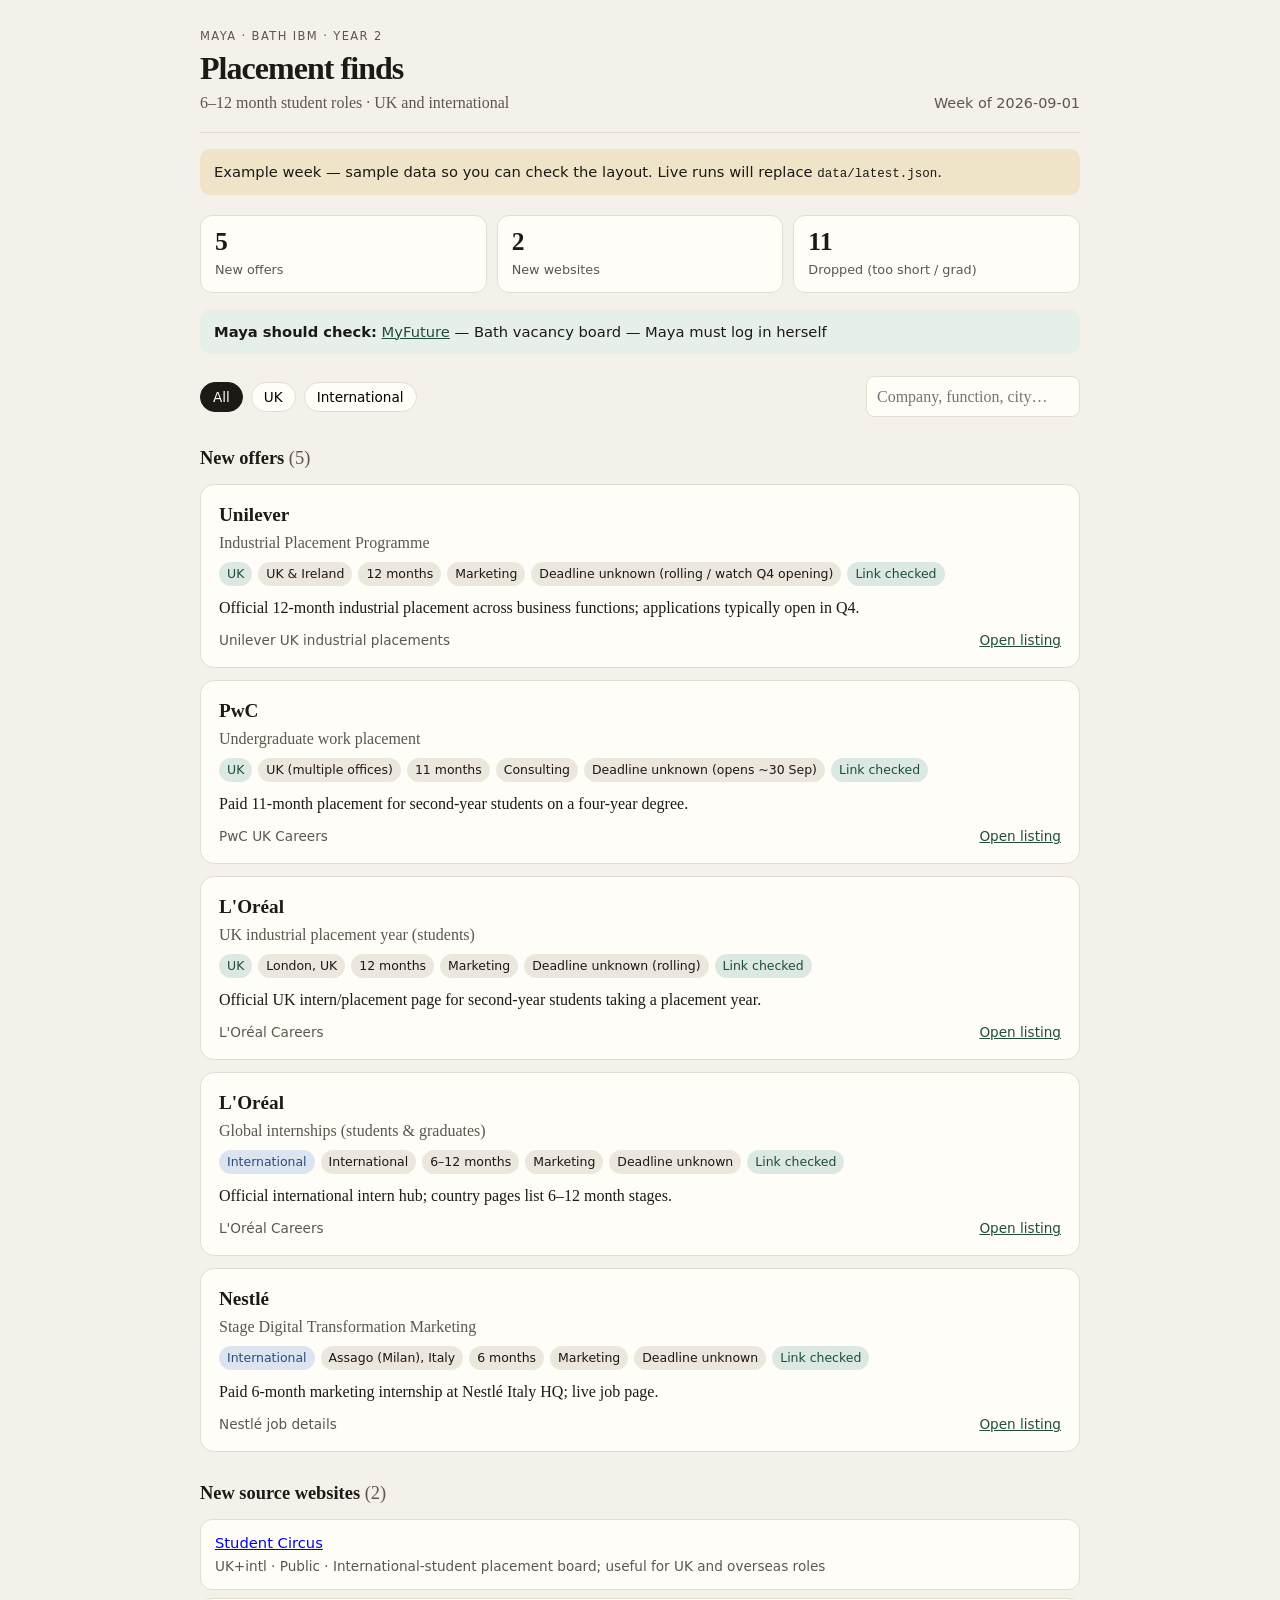
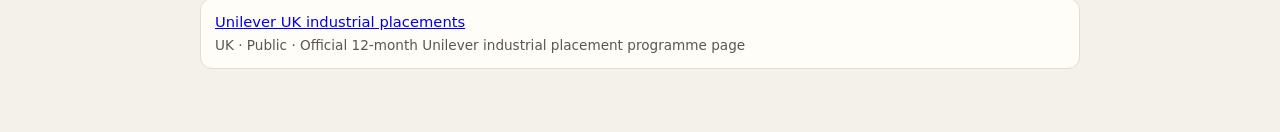
==== ui/index.html @ f84a3666 "Add a review UI and require live listing URLs. Weekly finds are easier to scan in the HTML page, and" ====
<!DOCTYPE html>
<html lang="en">
  <head>
    <meta charset="utf-8" />
    <meta name="viewport" content="width=device-width, initial-scale=1" />
    <title>Maya placements</title>
    <link rel="stylesheet" href="./styles.css" />
  </head>
  <body>
    <header class="top">
      <div>
        <p class="kicker">Maya · Bath IBM · Year 2</p>
        <h1>Placement finds</h1>
        <p class="sub" id="subtitle">6–12 month student roles · UK and international</p>
      </div>
      <p class="week" id="week-label"></p>
    </header>

    <p class="example-banner" id="example-banner" hidden>
      Example week — sample data so you can check the layout. Live runs will replace
      <code>data/latest.json</code>.
    </p>

    <section class="stats" id="stats"></section>

    <section class="maya-check" id="maya-check" hidden></section>

    <div class="toolbar">
      <div class="filters" id="region-filters">
        <button type="button" class="chip is-on" data-region="all">All</button>
        <button type="button" class="chip" data-region="UK">UK</button>
        <button type="button" class="chip" data-region="International">International</button>
      </div>
      <label class="search-wrap">
        <span class="sr">Filter</span>
        <input id="q" type="search" placeholder="Company, function, city…" />
      </label>
    </div>

    <h2 class="section-title">New offers <span id="offer-count"></span></h2>
    <div id="offers" class="cards"></div>
    <p class="empty" id="offers-empty" hidden>No offers match these filters.</p>

    <h2 class="section-title">New source websites <span id="source-count"></span></h2>
    <div id="sources" class="sources"></div>

    <script src="./app.js"></script>
  </body>
</html>
---- ui/styles.css ----
:root {
  --bg: #f4f1ea;
  --ink: #1c1916;
  --muted: #5c564e;
  --card: #fffdf8;
  --line: #e4ddd2;
  --accent: #1f4d3a;
  --accent-2: #c45c26;
  --uk: #1f4d3a;
  --intl: #2c4c7c;
  --warn: #8a2f1f;
}

* {
  box-sizing: border-box;
}

body {
  margin: 0 auto;
  max-width: 920px;
  padding: 28px 20px 64px;
  font: 16px/1.45 "Iowan Old Style", "Palatino Linotype", Palatino, Georgia, serif;
  color: var(--ink);
  background: var(--bg);
}

.top {
  display: flex;
  justify-content: space-between;
  gap: 16px;
  align-items: flex-end;
  border-bottom: 1px solid var(--line);
  padding-bottom: 18px;
}

h1 {
  margin: 0;
  font-size: 2rem;
  letter-spacing: -0.03em;
}

.kicker,
.sub,
.week {
  margin: 0;
  color: var(--muted);
}

.kicker {
  text-transform: uppercase;
  letter-spacing: 0.12em;
  font-size: 0.72rem;
  font-family: ui-sans-serif, system-ui, sans-serif;
}

.week {
  font-family: ui-sans-serif, system-ui, sans-serif;
  font-size: 0.9rem;
}

.example-banner,
.maya-check {
  margin: 16px 0 0;
  padding: 12px 14px;
  border-radius: 10px;
  background: #efe4c8;
  font-family: ui-sans-serif, system-ui, sans-serif;
  font-size: 0.92rem;
}

.maya-check {
  background: #e7efe9;
}

.maya-check a,
.card a {
  color: var(--accent);
}

.stats {
  display: grid;
  grid-template-columns: repeat(3, 1fr);
  gap: 10px;
  margin: 20px 0 8px;
}

.stat {
  background: var(--card);
  border: 1px solid var(--line);
  border-radius: 12px;
  padding: 12px 14px;
}

.stat b {
  display: block;
  font-size: 1.6rem;
  line-height: 1.1;
}

.stat span {
  color: var(--muted);
  font-family: ui-sans-serif, system-ui, sans-serif;
  font-size: 0.8rem;
}

.toolbar {
  display: flex;
  flex-wrap: wrap;
  gap: 10px;
  align-items: center;
  justify-content: space-between;
  margin: 22px 0 8px;
}

.filters {
  display: flex;
  gap: 8px;
}

.chip {
  border: 1px solid var(--line);
  background: var(--card);
  border-radius: 999px;
  padding: 6px 12px;
  cursor: pointer;
  font-family: ui-sans-serif, system-ui, sans-serif;
  font-size: 0.85rem;
}

.chip.is-on {
  background: var(--ink);
  color: var(--card);
  border-color: var(--ink);
}

.search-wrap input {
  width: min(280px, 100%);
  padding: 8px 10px;
  border-radius: 8px;
  border: 1px solid var(--line);
  background: var(--card);
  font: inherit;
}

.section-title {
  margin: 28px 0 12px;
  font-size: 1.15rem;
}

.section-title span {
  color: var(--muted);
  font-weight: 400;
}

.cards {
  display: grid;
  gap: 12px;
}

.card {
  background: var(--card);
  border: 1px solid var(--line);
  border-radius: 14px;
  padding: 16px 18px;
}

.card-top {
  display: flex;
  justify-content: space-between;
  gap: 12px;
  align-items: flex-start;
}

.company {
  margin: 0;
  font-size: 1.2rem;
}

.title {
  margin: 2px 0 8px;
  color: var(--muted);
}

.meta {
  display: flex;
  flex-wrap: wrap;
  gap: 6px;
  font-family: ui-sans-serif, system-ui, sans-serif;
  font-size: 0.78rem;
}

.tag {
  border-radius: 999px;
  padding: 3px 8px;
  background: #ece7dc;
}

.tag.uk {
  background: #dce8e2;
  color: var(--uk);
}

.tag.intl {
  background: #dce4f0;
  color: var(--intl);
}

.tag.ok {
  background: #dce8e2;
  color: var(--uk);
}

.tag.dead {
  background: #f3ddd7;
  color: var(--warn);
}

.broken {
  color: var(--warn);
}

.why {
  margin: 10px 0 0;
}

.card-actions {
  margin-top: 12px;
  display: flex;
  justify-content: space-between;
  gap: 8px;
  align-items: center;
  font-family: ui-sans-serif, system-ui, sans-serif;
  font-size: 0.85rem;
}

.source {
  color: var(--muted);
}

.empty {
  color: var(--muted);
}

.sources {
  display: grid;
  gap: 8px;
}

.source-row {
  display: grid;
  grid-template-columns: 1fr auto;
  gap: 8px;
  padding: 12px 14px;
  background: var(--card);
  border: 1px solid var(--line);
  border-radius: 12px;
  font-family: ui-sans-serif, system-ui, sans-serif;
  font-size: 0.92rem;
}

.source-row p {
  margin: 4px 0 0;
  color: var(--muted);
  font-size: 0.85rem;
}

.sr {
  position: absolute;
  width: 1px;
  height: 1px;
  overflow: hidden;
  clip: rect(0 0 0 0);
}

code {
  font-size: 0.85em;
}

@media (max-width: 640px) {
  .stats,
  .source-row {
    grid-template-columns: 1fr;
  }

  .top {
    flex-direction: column;
    align-items: flex-start;
  }
}
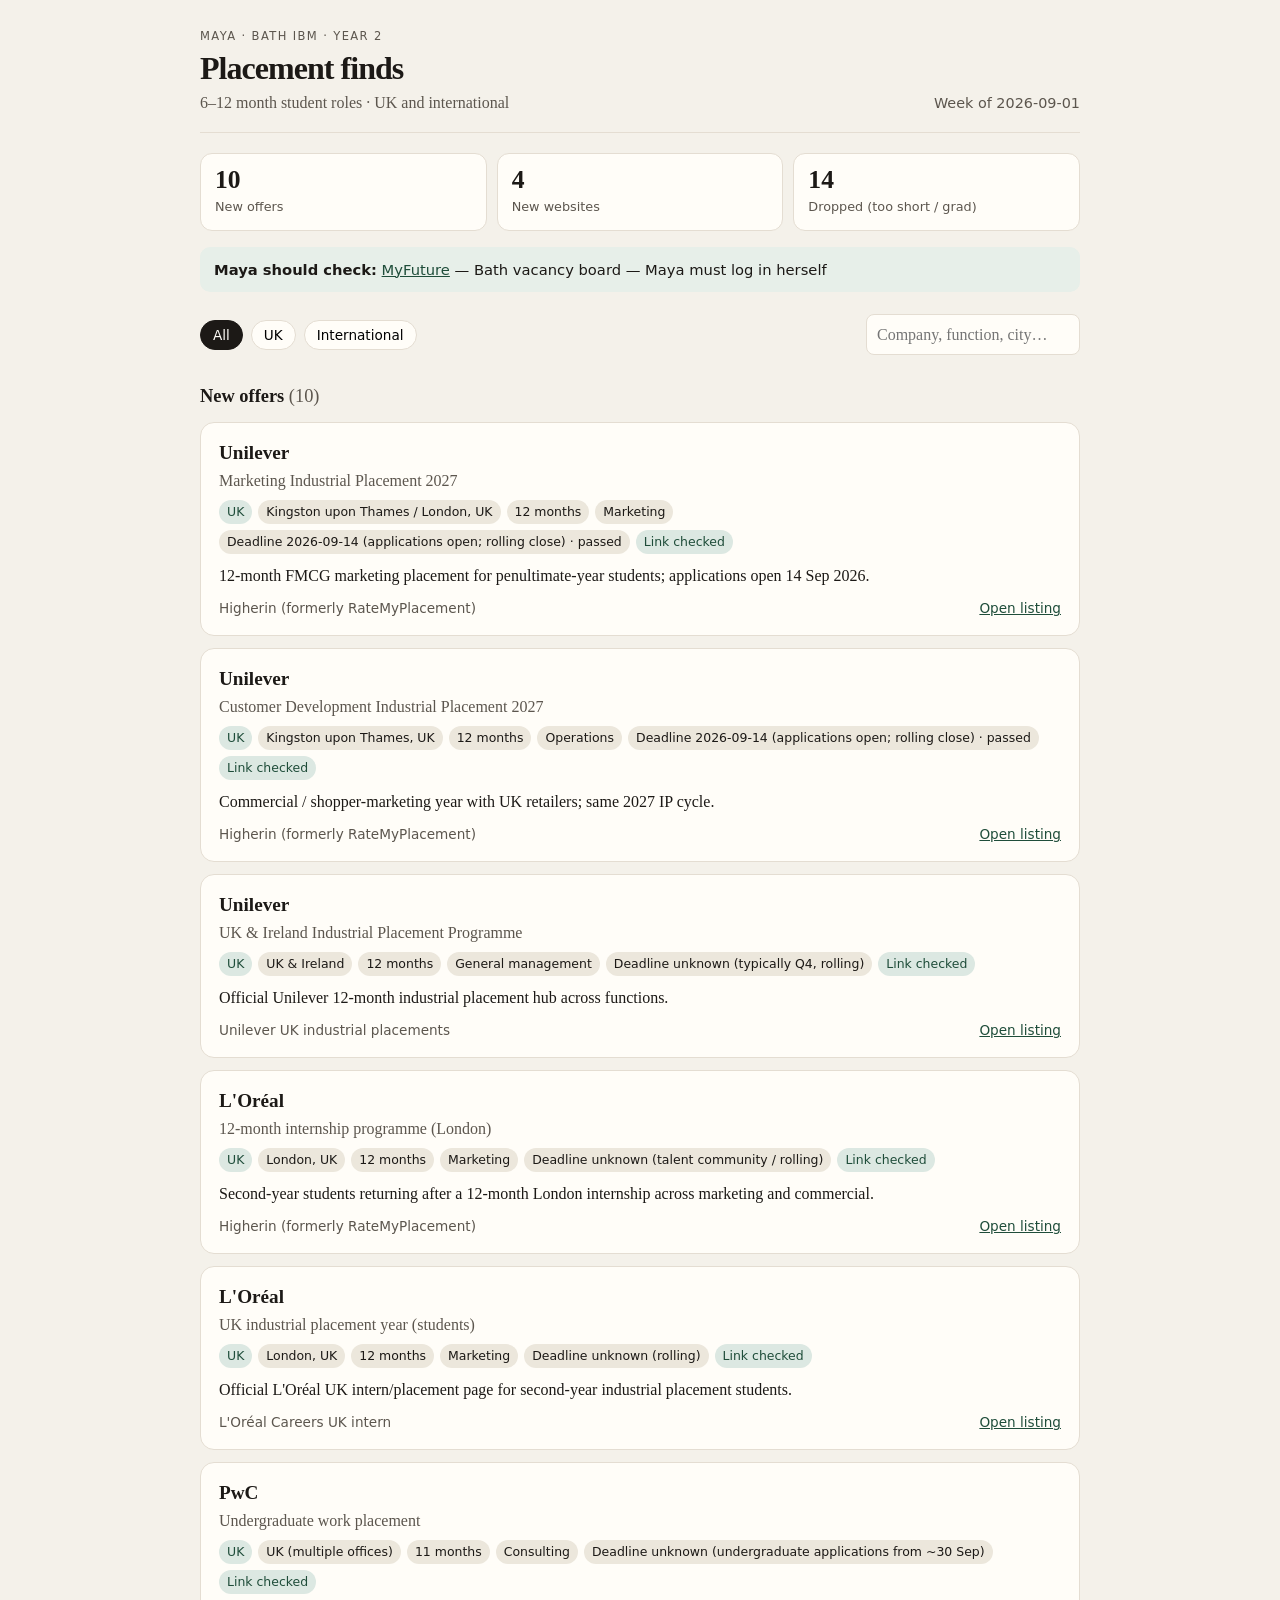
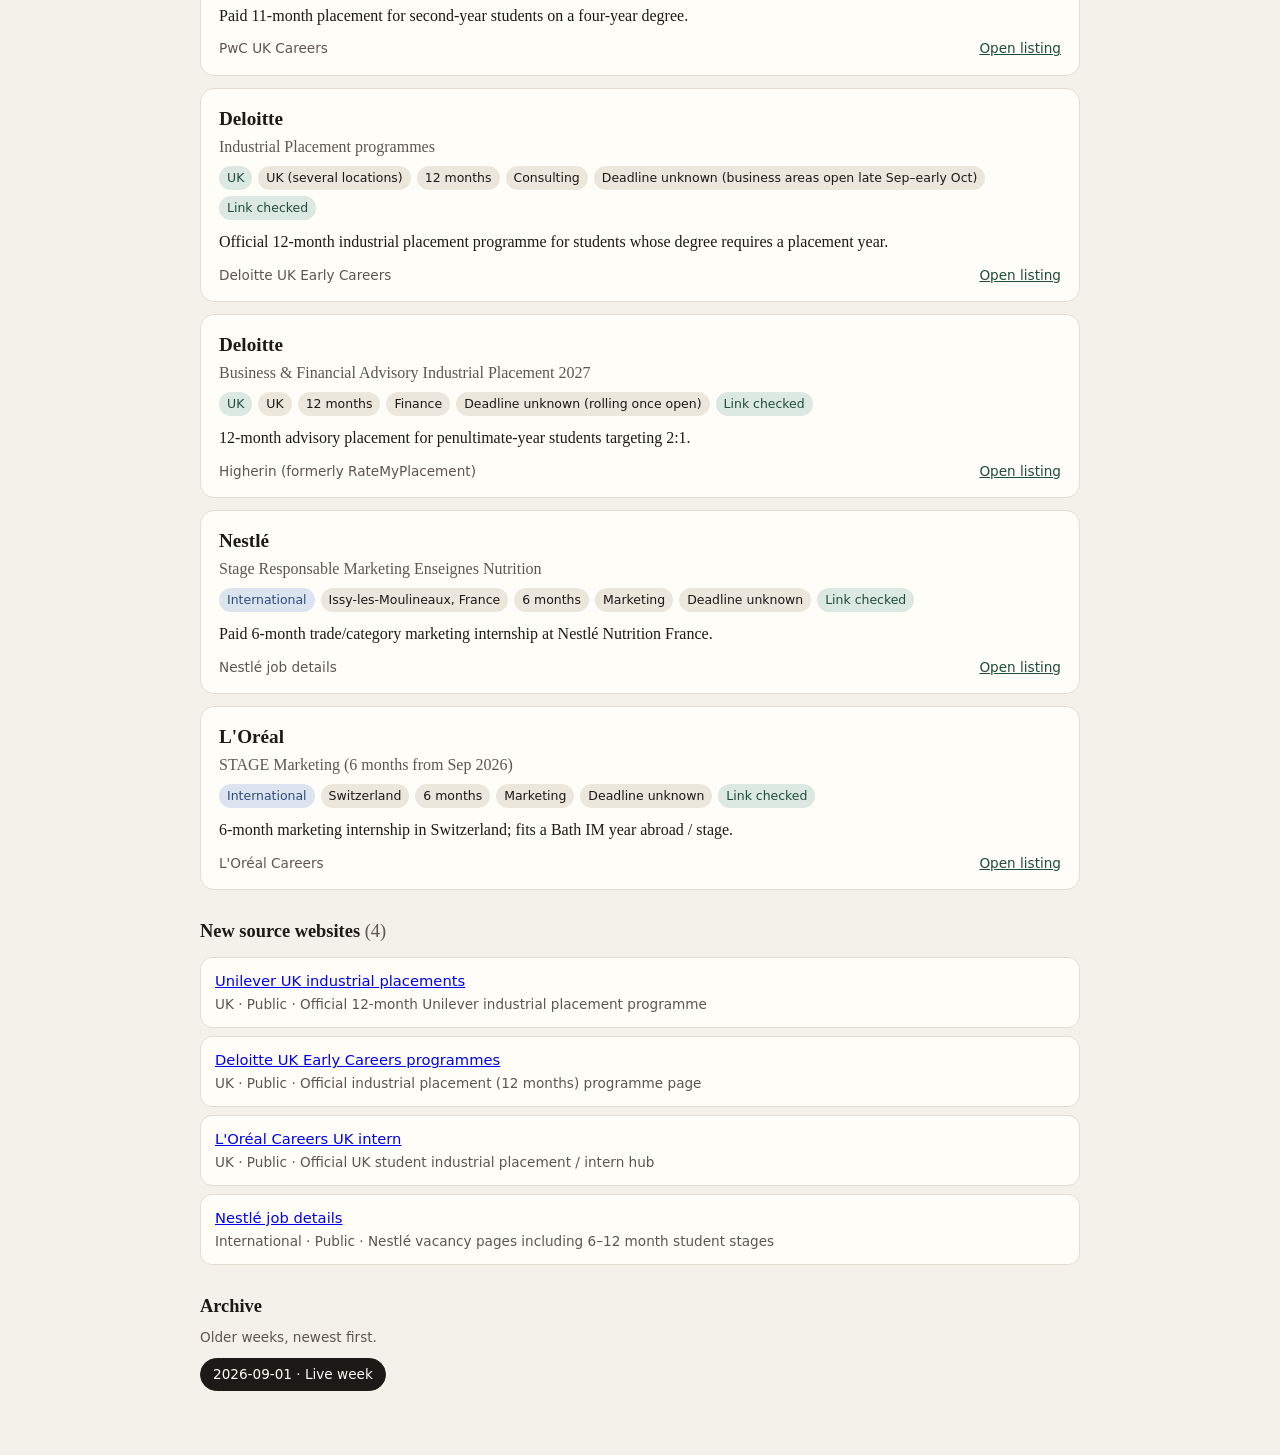
==== commit 9c4aa005: "Publish a Pages digest with a live first week. Maya can bookmark a GitHub Pages URL for the current " ====
--- a/ui/index.html
+++ b/ui/index.html
@@ -44,6 +44,10 @@
     <h2 class="section-title">New source websites <span id="source-count"></span></h2>
     <div id="sources" class="sources"></div>
 
+    <h2 class="section-title">Archive</h2>
+    <p class="archive-hint">Older weeks, newest first.</p>
+    <nav class="archive" id="archive" aria-label="Previous weeks"></nav>
+
     <script src="./app.js"></script>
   </body>
 </html>
--- a/ui/styles.css
+++ b/ui/styles.css
@@ -272,8 +272,28 @@
   clip: rect(0 0 0 0);
 }
 
-code {
-  font-size: 0.85em;
+.archive-hint {
+  margin: -4px 0 10px;
+  color: var(--muted);
+  font-family: ui-sans-serif, system-ui, sans-serif;
+  font-size: 0.85rem;
+}
+
+.archive {
+  display: flex;
+  flex-wrap: wrap;
+  gap: 8px;
+}
+
+.archive a {
+  text-decoration: none;
+  color: inherit;
+}
+
+.archive .chip.is-current {
+  background: var(--ink);
+  color: var(--card);
+  border-color: var(--ink);
 }
 
 @media (max-width: 640px) {
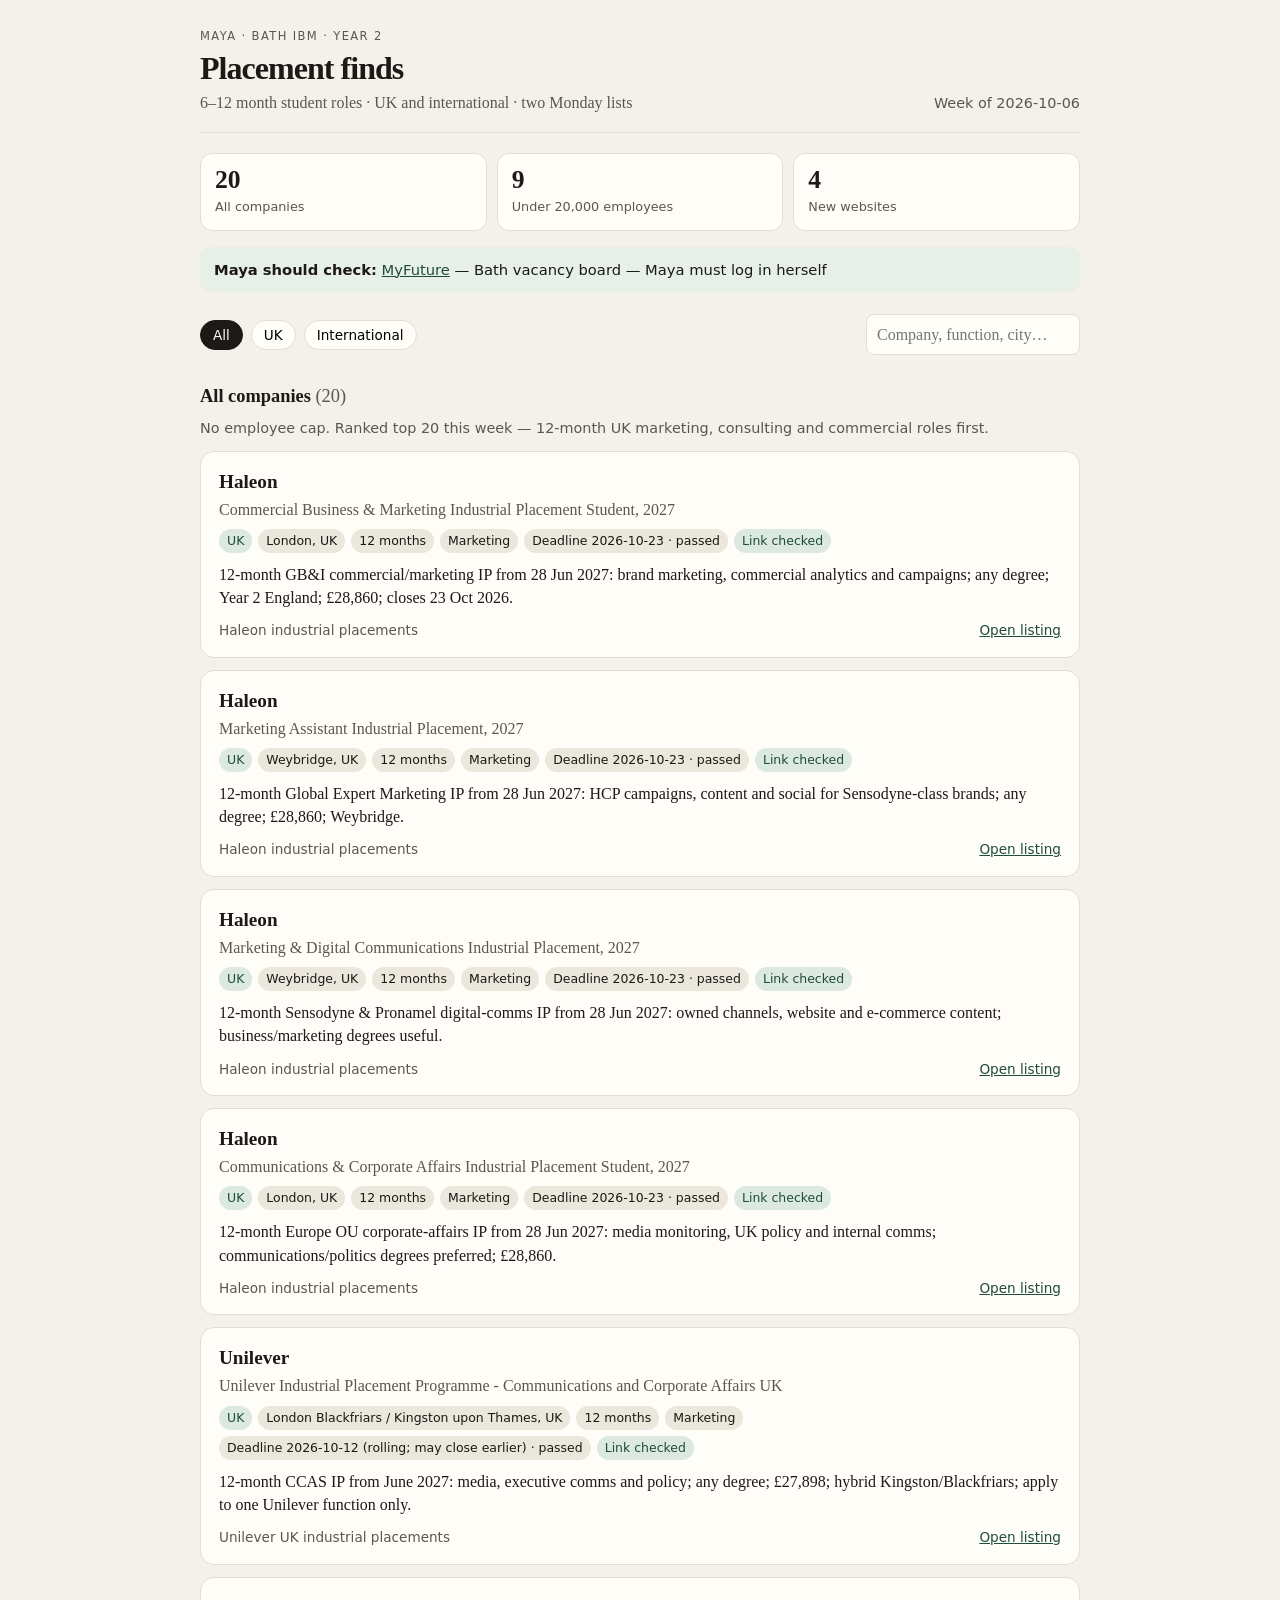
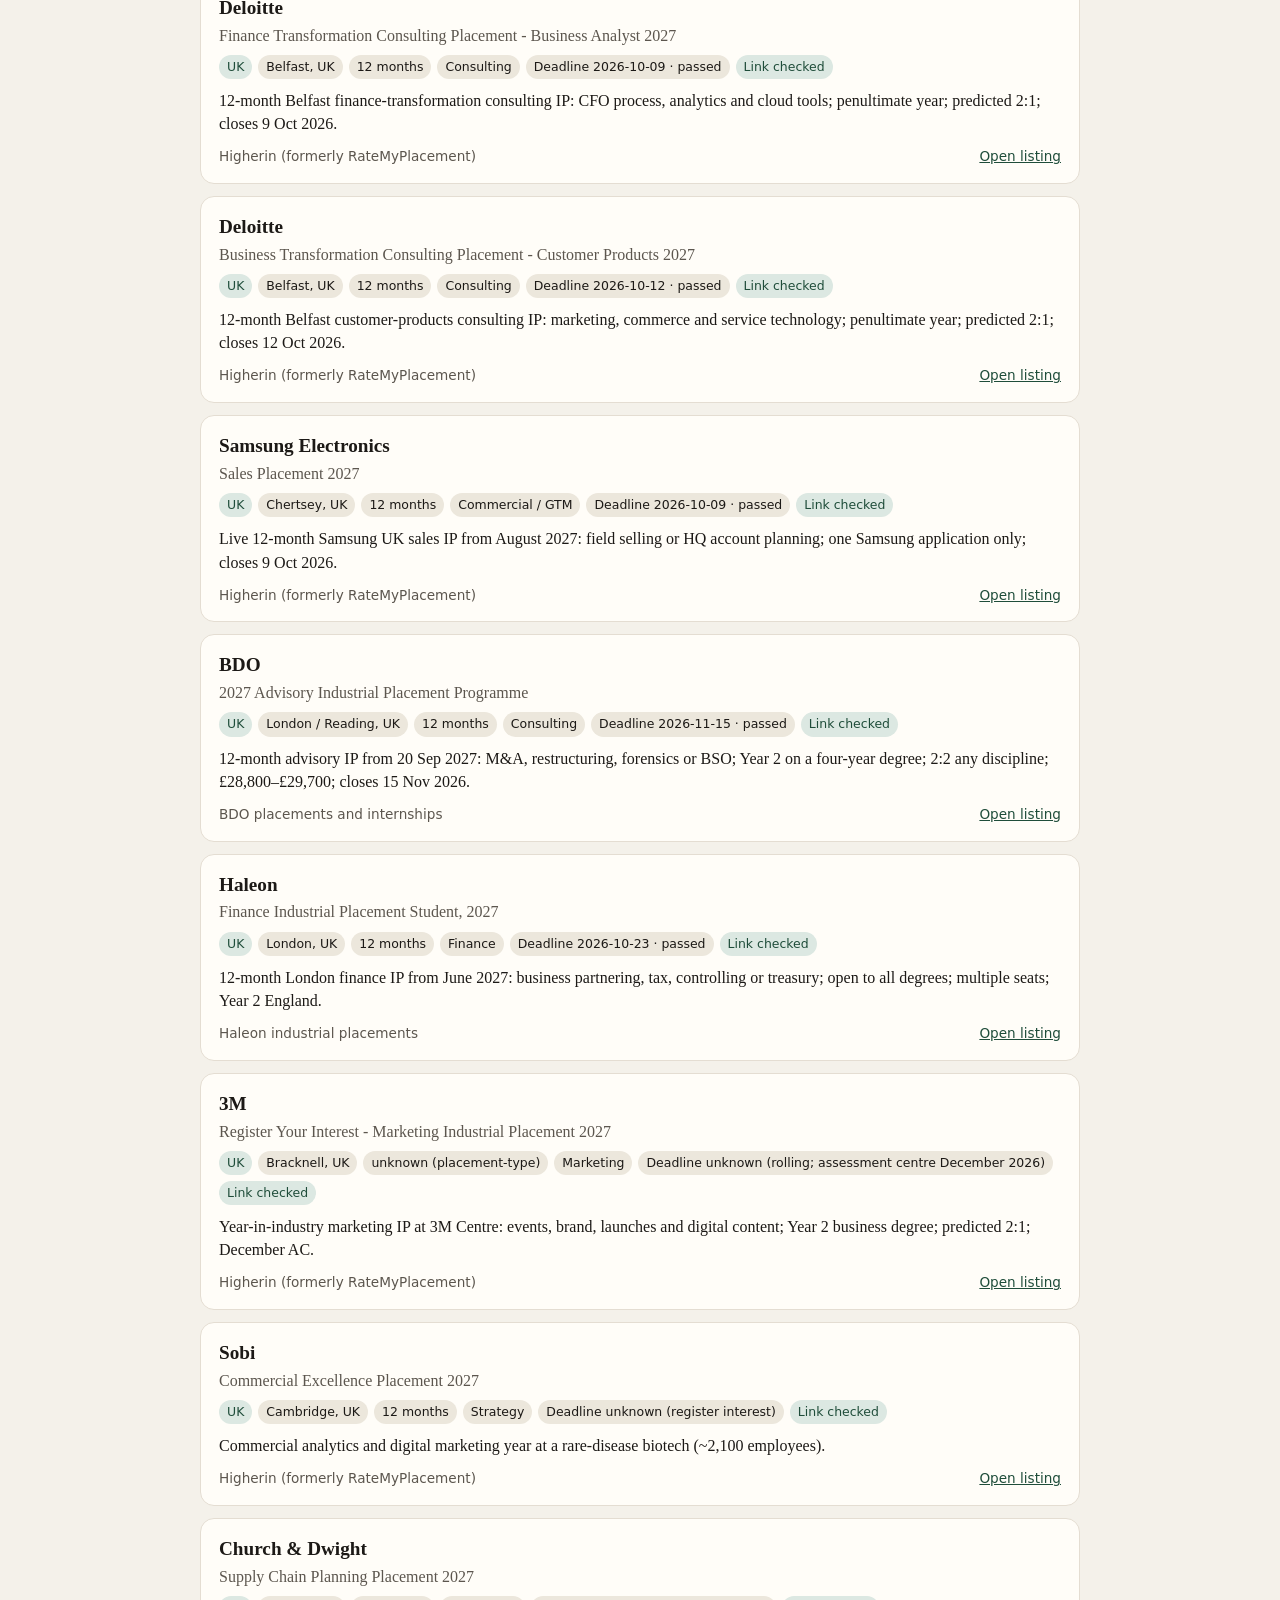
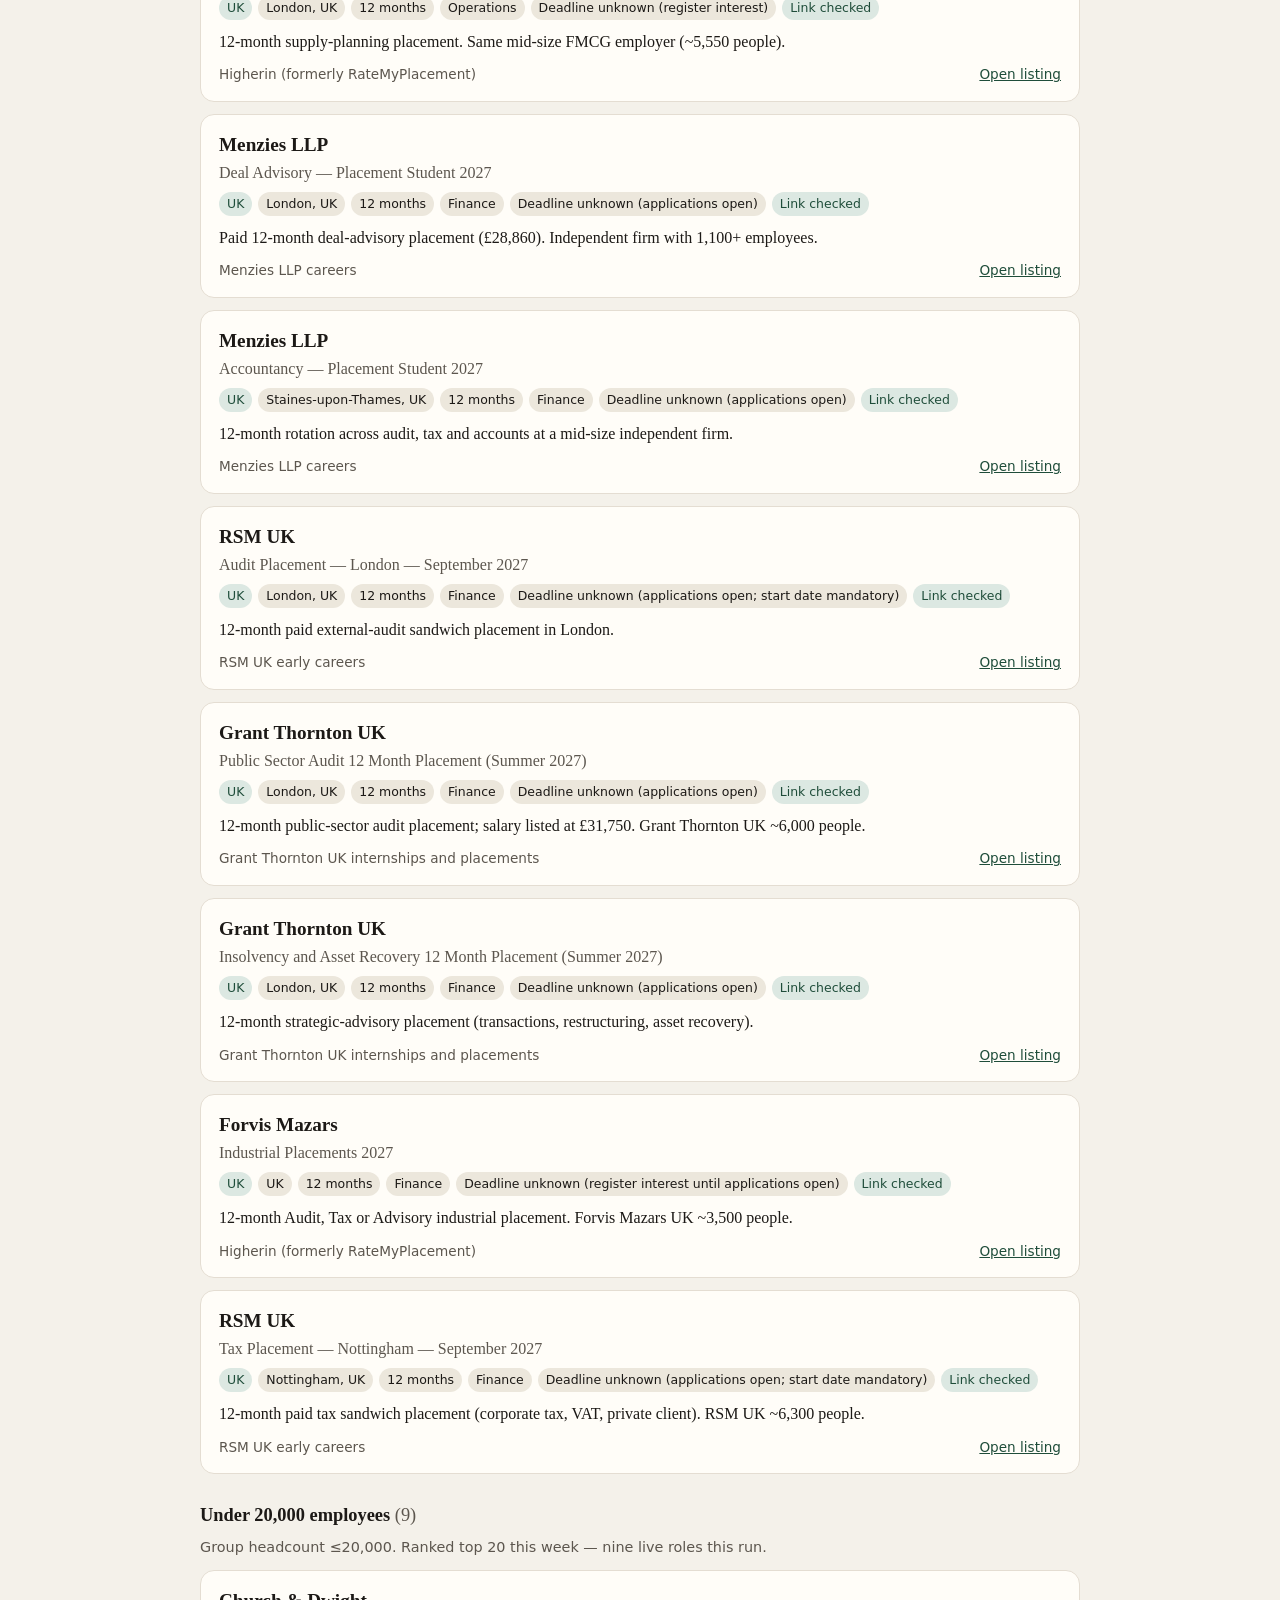
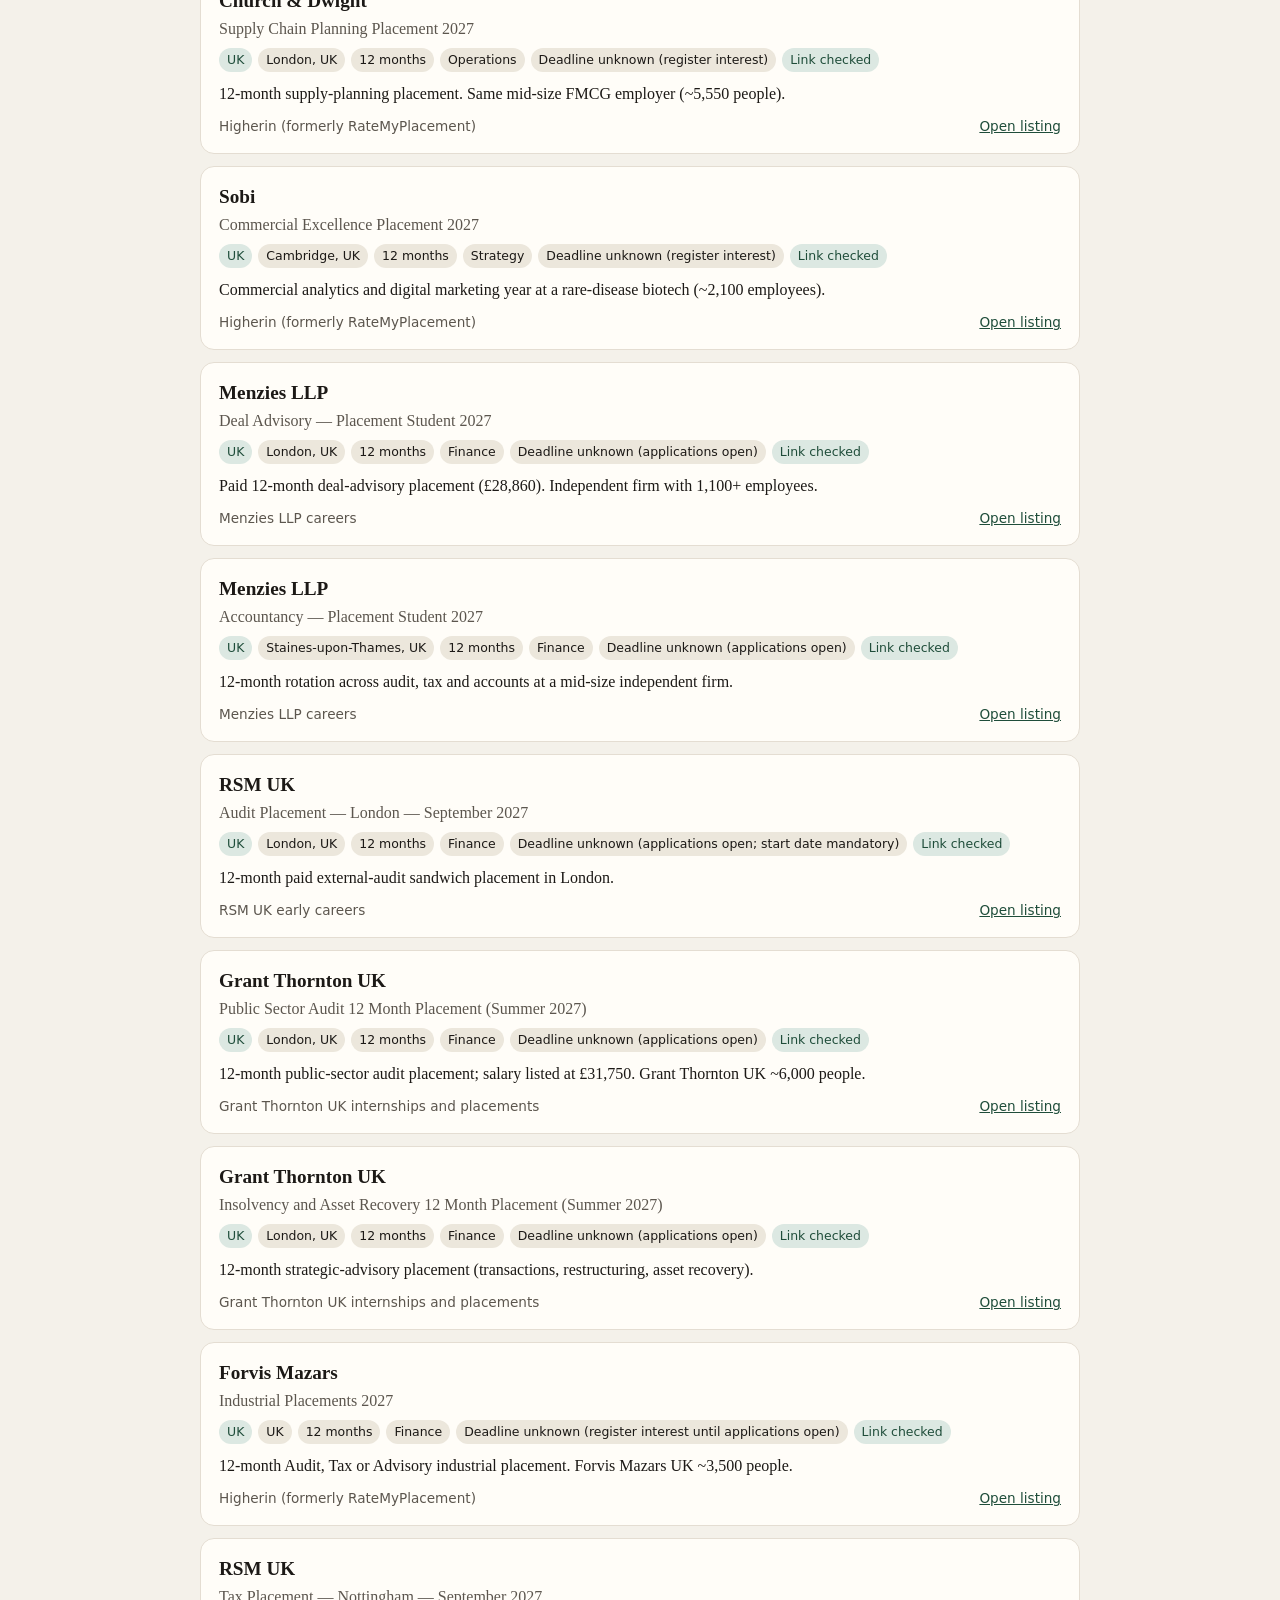
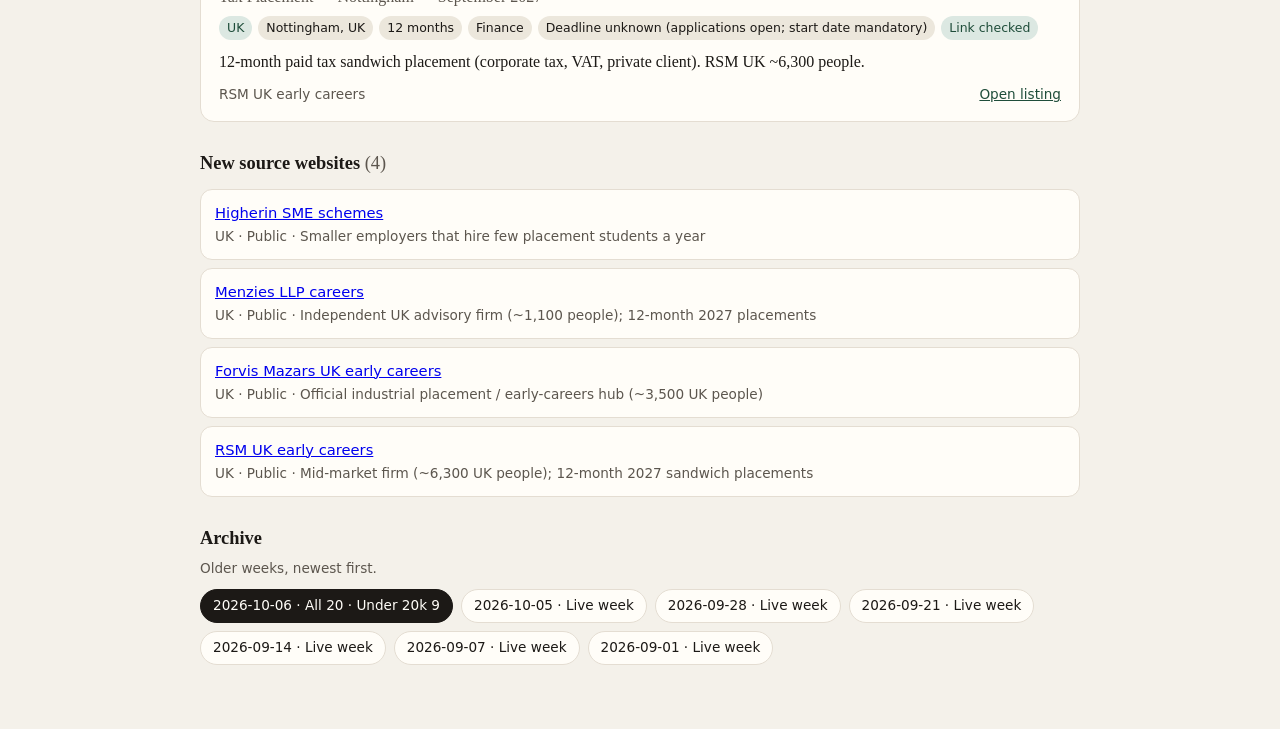
==== commit edbf48e8: "Show this week's digest as two ranked lists, all companies and under 20k. Co-authored-by: Cursor <cu" ====
--- a/ui/index.html
+++ b/ui/index.html
@@ -11,7 +11,7 @@
       <div>
         <p class="kicker">Maya · Bath IBM · Year 2</p>
         <h1>Placement finds</h1>
-        <p class="sub" id="subtitle">6–12 month student roles · UK and international</p>
+        <p class="sub" id="subtitle">6–12 month student roles · UK and international · two Monday lists</p>
       </div>
       <p class="week" id="week-label"></p>
     </header>
@@ -37,9 +37,7 @@
       </label>
     </div>
 
-    <h2 class="section-title">New offers <span id="offer-count"></span></h2>
-    <div id="offers" class="cards"></div>
-    <p class="empty" id="offers-empty" hidden>No offers match these filters.</p>
+    <div id="offer-lists"></div>
 
     <h2 class="section-title">New source websites <span id="source-count"></span></h2>
     <div id="sources" class="sources"></div>
--- a/ui/styles.css
+++ b/ui/styles.css
@@ -84,6 +84,17 @@
   margin: 20px 0 8px;
 }
 
+.list-block {
+  margin-top: 8px;
+}
+
+.list-blurb {
+  margin: -4px 0 12px;
+  color: var(--muted);
+  font-family: ui-sans-serif, system-ui, sans-serif;
+  font-size: 0.9rem;
+}
+
 .stat {
   background: var(--card);
   border: 1px solid var(--line);
